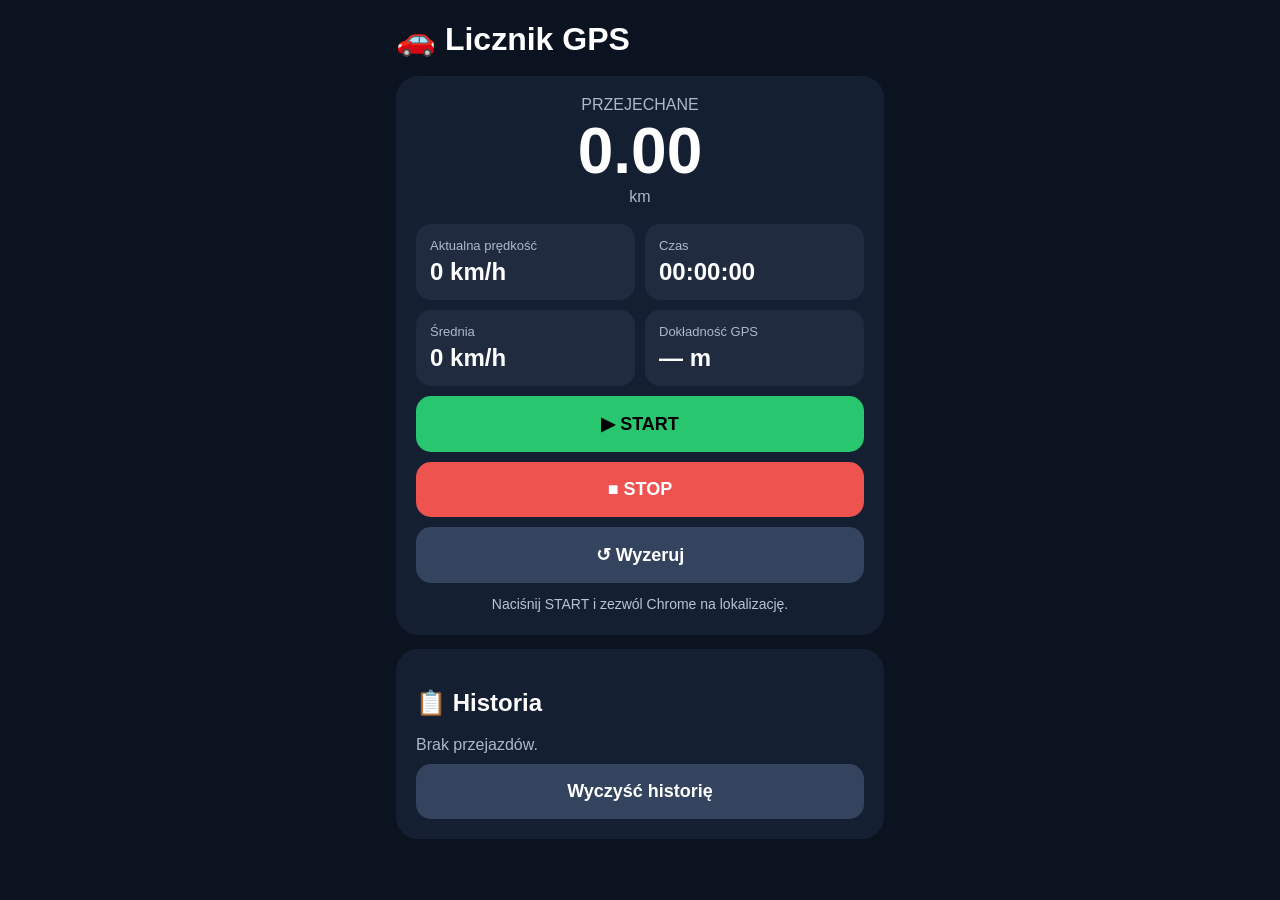
==== licznik-gps/index.html @ 787032a0 "Dodaj licznik GPS działający w Chrome" ====
<!doctype html>
<html lang="pl">
<head><meta charset="utf-8"><meta name="viewport" content="width=device-width,initial-scale=1,viewport-fit=cover"><meta name="theme-color" content="#0b1220"><title>Licznik GPS</title>
<style>*{box-sizing:border-box}body{margin:0;background:#0b1220;color:#fff;font-family:Arial,sans-serif}.wrap{max-width:520px;margin:auto;padding:16px}.card{background:#151f32;border-radius:22px;padding:20px;margin-bottom:14px}h1{margin:4px 0 18px}.km{font-size:64px;font-weight:800;text-align:center}.unit{text-align:center;color:#aeb9cc}.grid{display:grid;grid-template-columns:1fr 1fr;gap:10px;margin-top:18px}.stat{background:#202b40;border-radius:15px;padding:14px}.label{font-size:13px;color:#aeb9cc}.value{font-size:24px;font-weight:700;margin-top:5px}button{width:100%;padding:17px;border:0;border-radius:15px;font-size:18px;font-weight:700;margin-top:10px;background:#28c76f}button.stop{background:#ef5350;color:white}button.secondary{background:#34435e;color:#fff}#status{text-align:center;color:#b9c4d6;font-size:14px;margin-top:12px;line-height:1.4}.warn{background:#4a3010;color:#ffd98a;padding:12px;border-radius:12px;margin-bottom:14px;font-size:14px;display:none}.trip{padding:12px 0;border-bottom:1px solid #2b3850}</style></head>
<body><div class="wrap"><h1>🚗 Licznik GPS</h1><div id="secureWarn" class="warn">⚠️ Ta strona wymaga dostępu do lokalizacji. Zezwól Chrome na lokalizację.</div>
<div class="card"><div class="unit">PRZEJECHANE</div><div id="km" class="km">0.00</div><div class="unit">km</div><div class="grid">
<div class="stat"><div class="label">Aktualna prędkość</div><div class="value"><span id="speed">0</span> km/h</div></div><div class="stat"><div class="label">Czas</div><div class="value" id="time">00:00:00</div></div><div class="stat"><div class="label">Średnia</div><div class="value"><span id="avg">0</span> km/h</div></div><div class="stat"><div class="label">Dokładność GPS</div><div class="value"><span id="acc">—</span> m</div></div></div>
<button id="start">▶ START</button><button id="stop" class="stop" disabled>■ STOP</button><button id="reset" class="secondary">↺ Wyzeruj</button><div id="status">Naciśnij START i zezwól Chrome na lokalizację.</div></div>
<div class="card"><h2>📋 Historia</h2><div id="history"></div><button class="secondary" id="clear">Wyczyść historię</button></div></div>
<script>
let watch=null,last=null,total=0,startAt=0,timer=null,active=false,started=false;
const $=id=>document.getElementById(id),km=$('km'),speed=$('speed'),time=$('time'),avg=$('avg'),acc=$('acc'),status=$('status');
function hav(a,b){const R=6371000,p=Math.PI/180,dLat=(b.lat-a.lat)*p,dLon=(b.lon-a.lon)*p,q=Math.sin(dLat/2)**2+Math.cos(a.lat*p)*Math.cos(b.lat*p)*Math.sin(dLon/2)**2;return 2*R*Math.asin(Math.sqrt(q))}
function fmt(s){s=Math.max(0,Math.floor(s));return [Math.floor(s/3600),Math.floor(s/60)%60,s%60].map(x=>String(x).padStart(2,'0')).join(':')}
function start(){if(!navigator.geolocation){status.textContent='❌ GPS niedostępny';return}active=true;started=false;last=null;total=0;startAt=Date.now();$('start').disabled=true;$('stop').disabled=false;status.textContent='📍 Czekam na GPS…';watch=navigator.geolocation.watchPosition(pos=>{const p={lat:pos.coords.latitude,lon:pos.coords.longitude,t:pos.timestamp};const a=pos.coords.accuracy||999;acc.textContent=Math.round(a);if(!started){started=true;startAt=Date.now();status.textContent='✅ GPS działa. Jedź!'}if(last){const d=hav(last,p),dt=(p.t-last.t)/1000;if(a<=100&&d<=300&&dt>0){total+=d;km.textContent=(total/1000).toFixed(2);let v=pos.coords.speed;if(v==null||!isFinite(v))v=d/dt;speed.textContent=Math.round(v*3.6)}}else{let v=pos.coords.speed;speed.textContent=v!=null&&isFinite(v)?Math.round(v*3.6):0}last=p},e=>status.textContent='❌ GPS: '+({1:'brak zgody',2:'GPS niedostępny',3:'timeout'}[e.code]||e.message),{enableHighAccuracy:true,maximumAge:0,timeout:15000});}
function stop(){if(!active)return;navigator.geolocation.clearWatch(watch);active=false;$('start').disabled=false;$('stop').disabled=true;const s=(Date.now()-startAt)/1000,k=total/1000;if(k>0){let a=JSON.parse(localStorage.getItem('trasy')||'[]');a.unshift({date:new Date().toLocaleString('pl-PL'),km:k.toFixed(2),time:fmt(s)});localStorage.setItem('trasy',JSON.stringify(a.slice(0,50)))}status.textContent='⏹️ Zatrzymano. Przejazd zapisany.';renderHistory()}
function reset(){total=0;last=null;time.textContent='00:00:00';speed.textContent='0';avg.textContent='0';acc.textContent='—';km.textContent='0.00'}
function renderHistory(){const a=JSON.parse(localStorage.getItem('trasy')||'[]');$('history').innerHTML=a.length?a.map(x=>'<div class="trip"><b>'+x.km+' km</b> • '+x.time+'<br><small>'+x.date+'</small></div>').join(''):'<span style="color:#aeb9cc">Brak przejazdów.</span>'}
timer=setInterval(()=>{if(active&&started){const s=(Date.now()-startAt)/1000;time.textContent=fmt(s);avg.textContent=s>0?(total/1000/(s/3600)).toFixed(1):'0'}},500);
$('start').onclick=start;$('stop').onclick=stop;$('reset').onclick=reset;$('clear').onclick=()=>{localStorage.removeItem('trasy');renderHistory()};renderHistory();
</script></body></html>
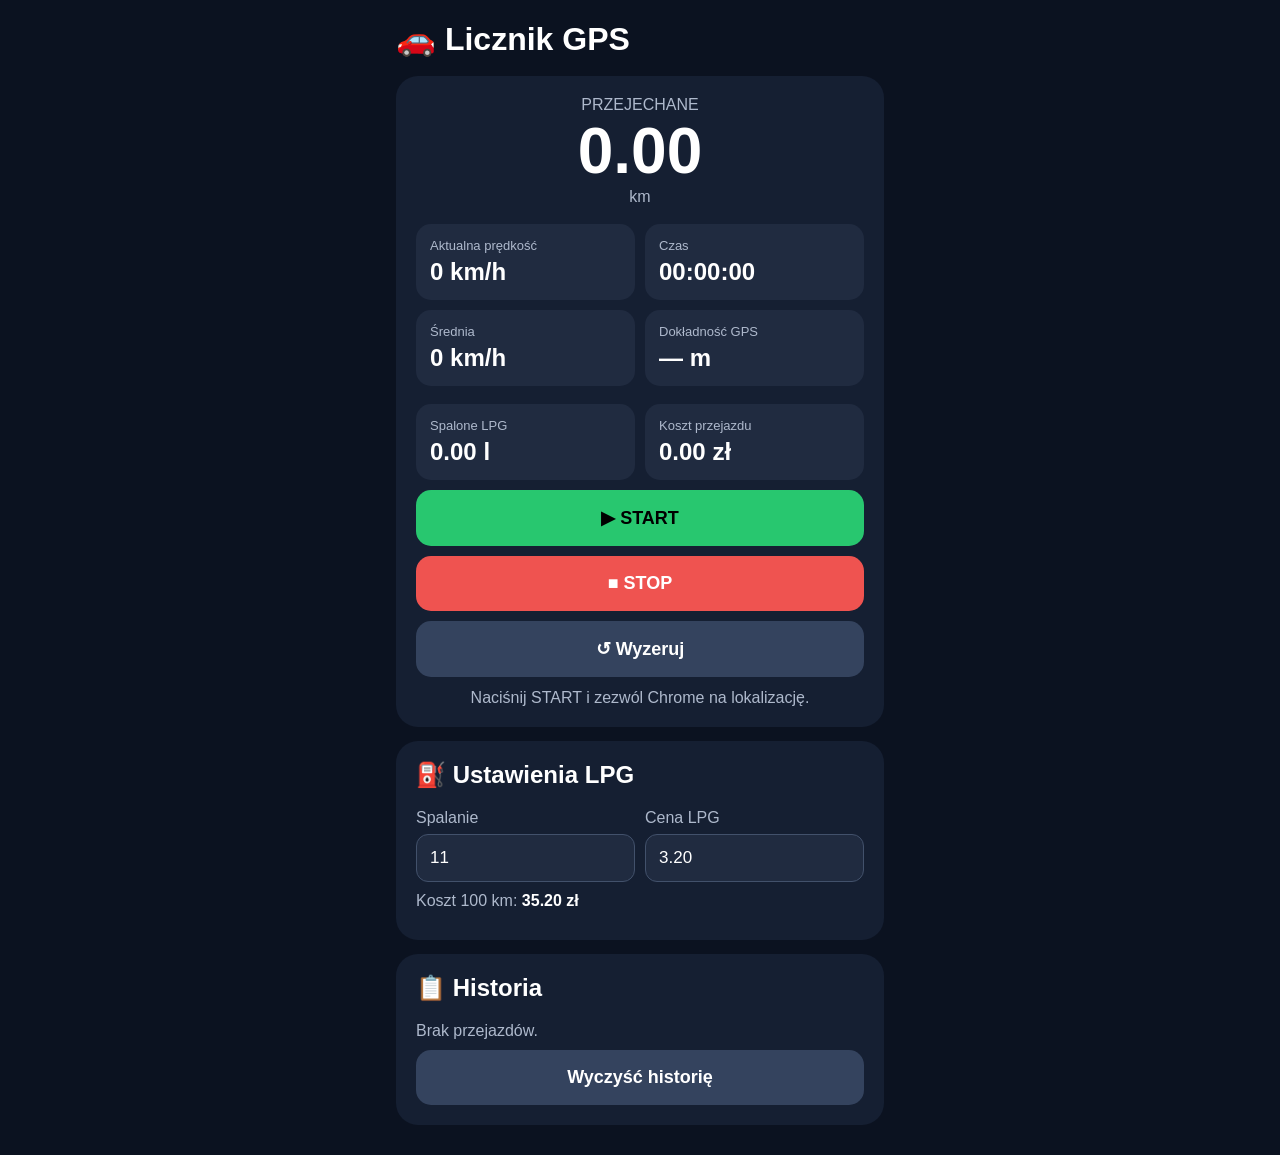
==== commit 6c092590: "Dodaj spalanie LPG i koszt przejazdu" ====
--- a/licznik-gps/index.html
+++ b/licznik-gps/index.html
@@ -1,21 +1,24 @@
 <!doctype html>
 <html lang="pl">
 <head><meta charset="utf-8"><meta name="viewport" content="width=device-width,initial-scale=1,viewport-fit=cover"><meta name="theme-color" content="#0b1220"><title>Licznik GPS</title>
-<style>*{box-sizing:border-box}body{margin:0;background:#0b1220;color:#fff;font-family:Arial,sans-serif}.wrap{max-width:520px;margin:auto;padding:16px}.card{background:#151f32;border-radius:22px;padding:20px;margin-bottom:14px}h1{margin:4px 0 18px}.km{font-size:64px;font-weight:800;text-align:center}.unit{text-align:center;color:#aeb9cc}.grid{display:grid;grid-template-columns:1fr 1fr;gap:10px;margin-top:18px}.stat{background:#202b40;border-radius:15px;padding:14px}.label{font-size:13px;color:#aeb9cc}.value{font-size:24px;font-weight:700;margin-top:5px}button{width:100%;padding:17px;border:0;border-radius:15px;font-size:18px;font-weight:700;margin-top:10px;background:#28c76f}button.stop{background:#ef5350;color:white}button.secondary{background:#34435e;color:#fff}#status{text-align:center;color:#b9c4d6;font-size:14px;margin-top:12px;line-height:1.4}.warn{background:#4a3010;color:#ffd98a;padding:12px;border-radius:12px;margin-bottom:14px;font-size:14px;display:none}.trip{padding:12px 0;border-bottom:1px solid #2b3850}</style></head>
-<body><div class="wrap"><h1>🚗 Licznik GPS</h1><div id="secureWarn" class="warn">⚠️ Ta strona wymaga dostępu do lokalizacji. Zezwól Chrome na lokalizację.</div>
-<div class="card"><div class="unit">PRZEJECHANE</div><div id="km" class="km">0.00</div><div class="unit">km</div><div class="grid">
-<div class="stat"><div class="label">Aktualna prędkość</div><div class="value"><span id="speed">0</span> km/h</div></div><div class="stat"><div class="label">Czas</div><div class="value" id="time">00:00:00</div></div><div class="stat"><div class="label">Średnia</div><div class="value"><span id="avg">0</span> km/h</div></div><div class="stat"><div class="label">Dokładność GPS</div><div class="value"><span id="acc">—</span> m</div></div></div>
-<button id="start">▶ START</button><button id="stop" class="stop" disabled>■ STOP</button><button id="reset" class="secondary">↺ Wyzeruj</button><div id="status">Naciśnij START i zezwól Chrome na lokalizację.</div></div>
-<div class="card"><h2>📋 Historia</h2><div id="history"></div><button class="secondary" id="clear">Wyczyść historię</button></div></div>
+<style>*{box-sizing:border-box}body{margin:0;background:#0b1220;color:#fff;font-family:Arial,sans-serif}.wrap{max-width:520px;margin:auto;padding:16px}.card{background:#151f32;border-radius:22px;padding:20px;margin-bottom:14px}h1{margin:4px 0 18px}.km{font-size:64px;font-weight:800;text-align:center}.unit{text-align:center;color:#aeb9cc}.grid{display:grid;grid-template-columns:1fr 1fr;gap:10px;margin-top:18px}.stat{background:#202b40;border-radius:15px;padding:14px}.label{font-size:13px;color:#aeb9cc}.value{font-size:24px;font-weight:700;margin-top:5px}button{width:100%;padding:17px;border:0;border-radius:15px;font-size:18px;font-weight:700;margin-top:10px;background:#28c76f}button.stop{background:#ef5350;color:white}button.secondary{background:#34435e;color:#fff}input{width:100%;padding:13px;border-radius:12px;border:1px solid #42516b;background:#202b40;color:#fff;font-size:17px;margin-top:7px}.row{display:grid;grid-template-columns:1fr 1fr;gap:10px}.setting{margin-bottom:10px;color:#aeb9cc}.setting b{color:#fff}.trip{padding:12px 0;border-bottom:1px solid #2b3850}</style></head>
+<body><div class="wrap"><h1>🚗 Licznik GPS</h1>
+<div class="card"><div class="unit">PRZEJECHANE</div><div id="km" class="km">0.00</div><div class="unit">km</div>
+<div class="grid"><div class="stat"><div class="label">Aktualna prędkość</div><div class="value"><span id="speed">0</span> km/h</div></div><div class="stat"><div class="label">Czas</div><div class="value" id="time">00:00:00</div></div><div class="stat"><div class="label">Średnia</div><div class="value"><span id="avg">0</span> km/h</div></div><div class="stat"><div class="label">Dokładność GPS</div><div class="value"><span id="acc">—</span> m</div></div></div>
+<div class="grid"><div class="stat"><div class="label">Spalone LPG</div><div class="value"><span id="fuelUsed">0.00</span> l</div></div><div class="stat"><div class="label">Koszt przejazdu</div><div class="value"><span id="cost">0.00</span> zł</div></div></div>
+<button id="start">▶ START</button><button id="stop" class="stop" disabled>■ STOP</button><button id="reset" class="secondary">↺ Wyzeruj</button><div id="status" class="unit" style="margin-top:12px">Naciśnij START i zezwól Chrome na lokalizację.</div></div>
+<div class="card"><h2 style="margin-top:0">⛽ Ustawienia LPG</h2><div class="row"><div class="setting">Spalanie<br><input id="consumption" type="number" step="0.1" value="11"></div><div class="setting">Cena LPG<br><input id="price" type="number" step="0.01" value="3.20"></div></div><div class="setting">Koszt 100 km: <b id="cost100">35.20 zł</b></div></div>
+<div class="card"><h2 style="margin-top:0">📋 Historia</h2><div id="history"></div><button class="secondary" id="clear">Wyczyść historię</button></div></div>
 <script>
 let watch=null,last=null,total=0,startAt=0,timer=null,active=false,started=false;
-const $=id=>document.getElementById(id),km=$('km'),speed=$('speed'),time=$('time'),avg=$('avg'),acc=$('acc'),status=$('status');
+const $=id=>document.getElementById(id),km=$('km'),speed=$('speed'),time=$('time'),avg=$('avg'),acc=$('acc'),status=$('status'),cons=$('consumption'),price=$('price'),fuelUsed=$('fuelUsed'),cost=$('cost'),cost100=$('cost100');
 function hav(a,b){const R=6371000,p=Math.PI/180,dLat=(b.lat-a.lat)*p,dLon=(b.lon-a.lon)*p,q=Math.sin(dLat/2)**2+Math.cos(a.lat*p)*Math.cos(b.lat*p)*Math.sin(dLon/2)**2;return 2*R*Math.asin(Math.sqrt(q))}
 function fmt(s){s=Math.max(0,Math.floor(s));return [Math.floor(s/3600),Math.floor(s/60)%60,s%60].map(x=>String(x).padStart(2,'0')).join(':')}
-function start(){if(!navigator.geolocation){status.textContent='❌ GPS niedostępny';return}active=true;started=false;last=null;total=0;startAt=Date.now();$('start').disabled=true;$('stop').disabled=false;status.textContent='📍 Czekam na GPS…';watch=navigator.geolocation.watchPosition(pos=>{const p={lat:pos.coords.latitude,lon:pos.coords.longitude,t:pos.timestamp};const a=pos.coords.accuracy||999;acc.textContent=Math.round(a);if(!started){started=true;startAt=Date.now();status.textContent='✅ GPS działa. Jedź!'}if(last){const d=hav(last,p),dt=(p.t-last.t)/1000;if(a<=100&&d<=300&&dt>0){total+=d;km.textContent=(total/1000).toFixed(2);let v=pos.coords.speed;if(v==null||!isFinite(v))v=d/dt;speed.textContent=Math.round(v*3.6)}}else{let v=pos.coords.speed;speed.textContent=v!=null&&isFinite(v)?Math.round(v*3.6):0}last=p},e=>status.textContent='❌ GPS: '+({1:'brak zgody',2:'GPS niedostępny',3:'timeout'}[e.code]||e.message),{enableHighAccuracy:true,maximumAge:0,timeout:15000});}
-function stop(){if(!active)return;navigator.geolocation.clearWatch(watch);active=false;$('start').disabled=false;$('stop').disabled=true;const s=(Date.now()-startAt)/1000,k=total/1000;if(k>0){let a=JSON.parse(localStorage.getItem('trasy')||'[]');a.unshift({date:new Date().toLocaleString('pl-PL'),km:k.toFixed(2),time:fmt(s)});localStorage.setItem('trasy',JSON.stringify(a.slice(0,50)))}status.textContent='⏹️ Zatrzymano. Przejazd zapisany.';renderHistory()}
-function reset(){total=0;last=null;time.textContent='00:00:00';speed.textContent='0';avg.textContent='0';acc.textContent='—';km.textContent='0.00'}
-function renderHistory(){const a=JSON.parse(localStorage.getItem('trasy')||'[]');$('history').innerHTML=a.length?a.map(x=>'<div class="trip"><b>'+x.km+' km</b> • '+x.time+'<br><small>'+x.date+'</small></div>').join(''):'<span style="color:#aeb9cc">Brak przejazdów.</span>'}
+function calc(){const c=parseFloat(cons.value)||0,p=parseFloat(price.value)||0,k=total/1000;fuelUsed.textContent=(k*c/100).toFixed(2);cost.textContent=(k*c*p/100).toFixed(2);cost100.textContent=(c*p).toFixed(2)+' zł'}
+function start(){if(!navigator.geolocation){status.textContent='❌ GPS niedostępny';return}active=true;started=false;last=null;total=0;startAt=Date.now();$('start').disabled=true;$('stop').disabled=false;status.textContent='📍 Czekam na GPS…';km.textContent='0.00';calc();watch=navigator.geolocation.watchPosition(pos=>{const p={lat:pos.coords.latitude,lon:pos.coords.longitude,t:pos.timestamp};const a=pos.coords.accuracy||999;acc.textContent=Math.round(a);if(!started){started=true;startAt=Date.now();status.textContent='✅ GPS działa. Jedź!'}if(last){const d=hav(last,p),dt=(p.t-last.t)/1000;if(a<=100&&d<=300&&dt>0){total+=d;km.textContent=(total/1000).toFixed(2);let v=pos.coords.speed;if(v==null||!isFinite(v))v=d/dt;speed.textContent=Math.round(v*3.6);calc()}}else{let v=pos.coords.speed;speed.textContent=v!=null&&isFinite(v)?Math.round(v*3.6):0}last=p},e=>status.textContent='❌ GPS: '+({1:'brak zgody',2:'GPS niedostępny',3:'timeout'}[e.code]||e.message),{enableHighAccuracy:true,maximumAge:0,timeout:15000})}
+function stop(){if(!active)return;navigator.geolocation.clearWatch(watch);active=false;$('start').disabled=false;$('stop').disabled=true;const s=(Date.now()-startAt)/1000,k=total/1000,c=parseFloat(cons.value)||0,p=parseFloat(price.value)||0;if(k>0){let a=JSON.parse(localStorage.getItem('trasy')||'[]');a.unshift({date:new Date().toLocaleString('pl-PL'),km:k.toFixed(2),time:fmt(s),fuel:(k*c/100).toFixed(2),cost:(k*c*p/100).toFixed(2)});localStorage.setItem('trasy',JSON.stringify(a.slice(0,50)))}status.textContent='⏹️ Zatrzymano. Przejazd zapisany.';renderHistory()}
+function reset(){total=0;last=null;time.textContent='00:00:00';speed.textContent='0';avg.textContent='0';acc.textContent='—';km.textContent='0.00';calc()}
+function renderHistory(){const a=JSON.parse(localStorage.getItem('trasy')||'[]');$('history').innerHTML=a.length?a.map(x=>'<div class="trip"><b>'+x.km+' km</b> • '+x.time+'<br>⛽ '+x.fuel+' l • 💰 '+x.cost+' zł<br><small>'+x.date+'</small></div>').join(''):'<span style="color:#aeb9cc">Brak przejazdów.</span>'}
 timer=setInterval(()=>{if(active&&started){const s=(Date.now()-startAt)/1000;time.textContent=fmt(s);avg.textContent=s>0?(total/1000/(s/3600)).toFixed(1):'0'}},500);
-$('start').onclick=start;$('stop').onclick=stop;$('reset').onclick=reset;$('clear').onclick=()=>{localStorage.removeItem('trasy');renderHistory()};renderHistory();
+$('start').onclick=start;$('stop').onclick=stop;$('reset').onclick=reset;$('clear').onclick=()=>{localStorage.removeItem('trasy');renderHistory()};cons.oninput=price.oninput=calc;renderHistory();calc();
 </script></body></html>
